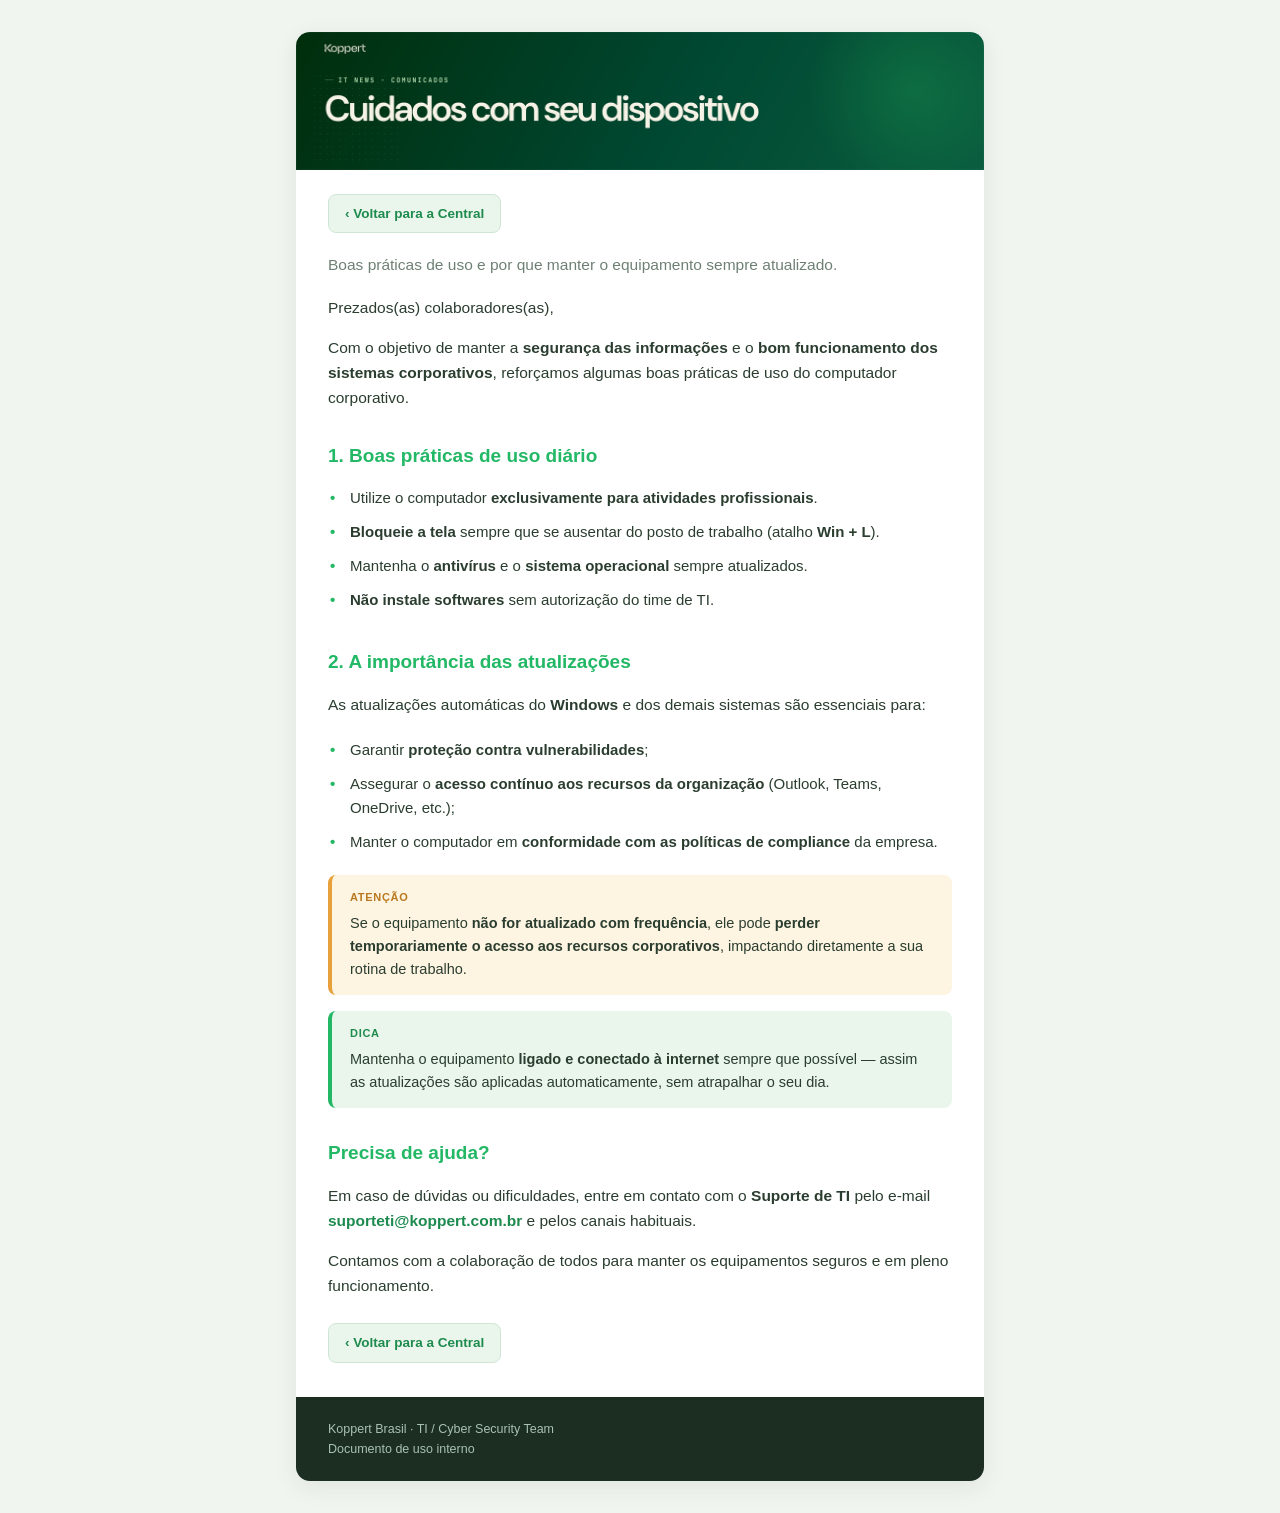
==== dispositivo/index.html @ 3598bdc7 "Comunicado TI: Cuidados com seu dispositivo (+ card na Central)" ====
<!DOCTYPE html>
<html lang="pt-BR">
<head>
<meta charset="UTF-8">
<meta name="viewport" content="width=device-width, initial-scale=1.0">
<title>Comunicado de TI — Cuidados com seu Dispositivo | Koppert Brasil</title>
<style>
  :root{
    --verde:#22B865; --verde-esc:#1d8a4e; --verde-noite:#00391c;
    --tinta:#1b2e21; --texto:#2a3d2f; --fundo:#f1f5f0; --linha:#e3ece5;
  }
  *{box-sizing:border-box;}
  body{margin:0; background:var(--fundo); font-family:'Segoe UI',Arial,sans-serif; color:var(--texto); line-height:1.6;}
  .wrap{max-width:720px; margin:0 auto; padding:32px 16px;}
  .card{background:#fff; border-radius:14px; overflow:hidden; box-shadow:0 6px 24px rgba(0,40,20,.08);}
  .banner img{display:block; width:100%; height:auto;}
  .doctitle{margin:30px 0 0; font-size:28px; font-weight:300; color:var(--tinta); line-height:1.2;}
  .docsub{margin:8px 0 0; font-size:15px; color:#6e8074;}
  .body{padding:24px 32px 8px;}
  .body p{font-size:15.5px;}
  h2{font-size:19px; color:var(--verde); margin:30px 0 10px;}
  ul{margin:8px 0; padding-left:0; list-style:none;}
  ul li{position:relative; padding:5px 0 5px 22px; font-size:15px;}
  ul li::before{content:"•"; position:absolute; left:2px; color:var(--verde); font-weight:bold;}
  a{color:var(--verde-esc); font-weight:bold; text-decoration:none;}
  a:hover{text-decoration:underline;}
  .backbtn{display:inline-block; padding:8px 16px; background:#EAF6EC; color:var(--verde-esc); border:1px solid #cfe6d6; border-radius:8px; font-size:13.5px; font-weight:bold; text-decoration:none;}
  .backbtn:hover{background:#dcefe2; text-decoration:none;}
  .callout{border-radius:8px; padding:14px 18px; margin:16px 0; font-size:14.5px;}
  .callout .lbl{font-size:11px; font-weight:bold; letter-spacing:.7px; text-transform:uppercase; margin-bottom:5px;}
  .c-verde{background:#EAF6EC; border-left:4px solid var(--verde);} .c-verde .lbl{color:var(--verde-esc);}
  .c-laranja{background:#FDF4E2; border-left:4px solid #E8A13A;} .c-laranja .lbl{color:#b9791f;}
  .footer{background:var(--tinta); padding:22px 32px; display:flex; justify-content:space-between; flex-wrap:wrap; gap:10px;}
  .footer div{font-size:12.5px; color:#a9c2b2;}
  .footer .r{text-align:right;}
  @media (max-width:560px){
    .body,.footer{padding-left:20px; padding-right:20px;}
    .doctitle{font-size:23px;}
    .footer{flex-direction:column;} .footer .r{text-align:left;}
  }
</style>
</head>
<body>
<div class="wrap">
  <div class="card">

    <div class="banner">
      <img src="header-dispositivo-email.png" alt="Cuidados com seu dispositivo — Comunicado de TI">
    </div>

    <div class="body">
      <a class="backbtn" href="../">&lsaquo; Voltar para a Central</a>
      <p class="docsub" style="margin-top:20px;">Boas práticas de uso e por que manter o equipamento sempre atualizado.</p>
      <p style="margin-top:18px;">Prezados(as) colaboradores(as),</p>
      <p>Com o objetivo de manter a <strong>segurança das informações</strong> e o <strong>bom funcionamento dos sistemas corporativos</strong>, reforçamos algumas boas práticas de uso do computador corporativo.</p>

      <h2>1. Boas práticas de uso diário</h2>
      <ul>
        <li>Utilize o computador <strong>exclusivamente para atividades profissionais</strong>.</li>
        <li><strong>Bloqueie a tela</strong> sempre que se ausentar do posto de trabalho (atalho <strong>Win + L</strong>).</li>
        <li>Mantenha o <strong>antivírus</strong> e o <strong>sistema operacional</strong> sempre atualizados.</li>
        <li><strong>Não instale softwares</strong> sem autorização do time de TI.</li>
      </ul>

      <h2>2. A importância das atualizações</h2>
      <p>As atualizações automáticas do <strong>Windows</strong> e dos demais sistemas são essenciais para:</p>
      <ul>
        <li>Garantir <strong>proteção contra vulnerabilidades</strong>;</li>
        <li>Assegurar o <strong>acesso contínuo aos recursos da organização</strong> (Outlook, Teams, OneDrive, etc.);</li>
        <li>Manter o computador em <strong>conformidade com as políticas de compliance</strong> da empresa.</li>
      </ul>

      <div class="callout c-laranja">
        <div class="lbl">Atenção</div>
        Se o equipamento <strong>não for atualizado com frequência</strong>, ele pode <strong>perder temporariamente o acesso aos recursos corporativos</strong>, impactando diretamente a sua rotina de trabalho.
      </div>

      <div class="callout c-verde">
        <div class="lbl">Dica</div>
        Mantenha o equipamento <strong>ligado e conectado à internet</strong> sempre que possível — assim as atualizações são aplicadas automaticamente, sem atrapalhar o seu dia.
      </div>

      <h2>Precisa de ajuda?</h2>
      <p>Em caso de dúvidas ou dificuldades, entre em contato com o <strong>Suporte de TI</strong> pelo e-mail <a href="mailto:suporteti@koppert.com.br">suporteti@koppert.com.br</a> e pelos canais habituais.</p>
      <p style="margin-bottom:24px;">Contamos com a colaboração de todos para manter os equipamentos seguros e em pleno funcionamento.</p>
      <p style="margin:8px 0 26px;"><a class="backbtn" href="../">&lsaquo; Voltar para a Central</a></p>
    </div>

    <div class="footer">
      <div>Koppert Brasil · TI / Cyber Security Team<br>Documento de uso interno</div>
    </div>

  </div>
</div>
</body>
</html>
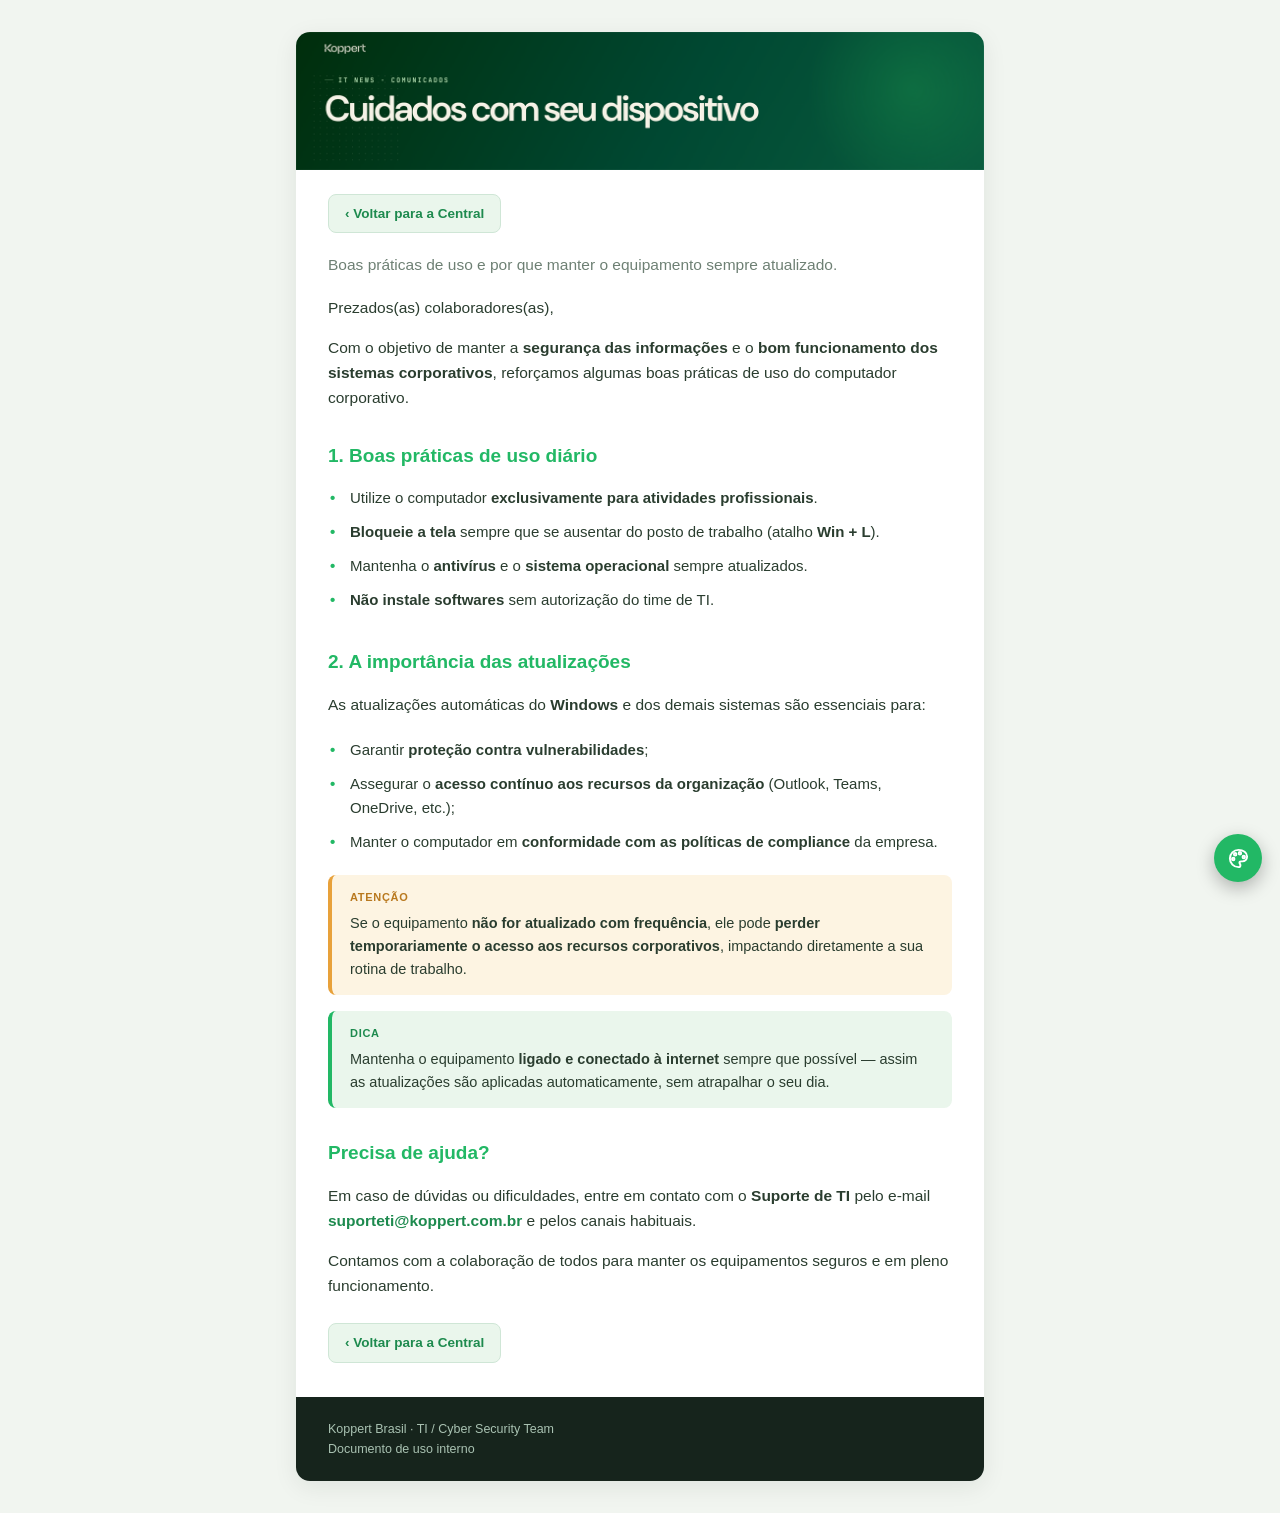
==== commit 1ff18805: "Adiciona seletor de tema (claro/escuro + 6 cores) na Central e comunicados - theme.css/theme.js comp" ====
--- a/dispositivo/index.html
+++ b/dispositivo/index.html
@@ -4,6 +4,8 @@
 <meta charset="UTF-8">
 <meta name="viewport" content="width=device-width, initial-scale=1.0">
 <title>Comunicado de TI — Cuidados com seu Dispositivo | Koppert Brasil</title>
+<script>/* aplica tema salvo antes do render (evita flash) */(function(){try{var e=document.documentElement,t=localStorage.getItem('kbr-theme'),a=localStorage.getItem('kbr-accent');if(t)e.setAttribute('data-theme',t);else if(window.matchMedia&&matchMedia('(prefers-color-scheme:dark)').matches)e.setAttribute('data-theme','dark');if(a)e.setAttribute('data-accent',a);}catch(e){}})();</script>
+<link rel="stylesheet" href="../theme.css">
 <style>
   :root{
     --verde:#22B865; --verde-esc:#1d8a4e; --verde-noite:#00391c;
@@ -12,10 +14,10 @@
   *{box-sizing:border-box;}
   body{margin:0; background:var(--fundo); font-family:'Segoe UI',Arial,sans-serif; color:var(--texto); line-height:1.6;}
   .wrap{max-width:720px; margin:0 auto; padding:32px 16px;}
-  .card{background:#fff; border-radius:14px; overflow:hidden; box-shadow:0 6px 24px rgba(0,40,20,.08);}
+  .card{background:var(--surface); border-radius:14px; overflow:hidden; box-shadow:var(--card-shadow);}
   .banner img{display:block; width:100%; height:auto;}
   .doctitle{margin:30px 0 0; font-size:28px; font-weight:300; color:var(--tinta); line-height:1.2;}
-  .docsub{margin:8px 0 0; font-size:15px; color:#6e8074;}
+  .docsub{margin:8px 0 0; font-size:15px; color:var(--text-soft);}
   .body{padding:24px 32px 8px;}
   .body p{font-size:15.5px;}
   h2{font-size:19px; color:var(--verde); margin:30px 0 10px;}
@@ -24,14 +26,14 @@
   ul li::before{content:"•"; position:absolute; left:2px; color:var(--verde); font-weight:bold;}
   a{color:var(--verde-esc); font-weight:bold; text-decoration:none;}
   a:hover{text-decoration:underline;}
-  .backbtn{display:inline-block; padding:8px 16px; background:#EAF6EC; color:var(--verde-esc); border:1px solid #cfe6d6; border-radius:8px; font-size:13.5px; font-weight:bold; text-decoration:none;}
-  .backbtn:hover{background:#dcefe2; text-decoration:none;}
+  .backbtn{display:inline-block; padding:8px 16px; background:var(--accent-soft); color:var(--verde-esc); border:1px solid var(--accent-soft-bd); border-radius:8px; font-size:13.5px; font-weight:bold; text-decoration:none;}
+  .backbtn:hover{background:var(--accent-soft-h); text-decoration:none;}
   .callout{border-radius:8px; padding:14px 18px; margin:16px 0; font-size:14.5px;}
   .callout .lbl{font-size:11px; font-weight:bold; letter-spacing:.7px; text-transform:uppercase; margin-bottom:5px;}
-  .c-verde{background:#EAF6EC; border-left:4px solid var(--verde);} .c-verde .lbl{color:var(--verde-esc);}
-  .c-laranja{background:#FDF4E2; border-left:4px solid #E8A13A;} .c-laranja .lbl{color:#b9791f;}
-  .footer{background:var(--tinta); padding:22px 32px; display:flex; justify-content:space-between; flex-wrap:wrap; gap:10px;}
-  .footer div{font-size:12.5px; color:#a9c2b2;}
+  .c-verde{background:var(--accent-soft); border-left:4px solid var(--verde);} .c-verde .lbl{color:var(--verde-esc);}
+  .c-laranja{background:var(--co-orange-bg); border-left:4px solid #E8A13A;} .c-laranja .lbl{color:#b9791f;}
+  .footer{background:var(--footer-bg); padding:22px 32px; display:flex; justify-content:space-between; flex-wrap:wrap; gap:10px;}
+  .footer div{font-size:12.5px; color:var(--footer-text);}
   .footer .r{text-align:right;}
   @media (max-width:560px){
     .body,.footer{padding-left:20px; padding-right:20px;}
@@ -92,5 +94,6 @@
 
   </div>
 </div>
+<script src="../theme.js" defer></script>
 </body>
 </html>
--- a/theme.css
+++ b/theme.css
@@ -0,0 +1,154 @@
+/* =========================================================================
+   Central de Comunicados — Sistema de Tema (claro/escuro + 6 cores)
+   Compartilhado por todas as páginas (index + comunicados).
+   - Tema:  html[data-theme="light" | "dark"]
+   - Cor :  html[data-accent="verde" | "azul" | "teal" | "roxo" | "laranja" | "vermelho"]
+   Os valores são aplicados via variáveis CSS; o controle fica no botão
+   flutuante injetado por theme.js. A escolha é salva em localStorage.
+   ========================================================================= */
+
+/* ===== Tokens base (tema claro · cor verde padrão) ===== */
+:root{
+  /* superfícies — variam com claro/escuro */
+  --fundo:#eef1ef;
+  --surface:#ffffff;
+  --surface-2:#f5f8f6;
+  --texto:#2a3d2f;
+  --text-soft:#6e8074;
+  --tinta:#1b2e21;
+  --linha:#e3ece5;
+  --footer-bg:#16241c;
+  --footer-text:#a9c2b2;
+  --card-shadow:0 6px 24px rgba(0,40,20,.08);
+  --item-glow:0 4px 16px rgba(34,184,101,.14);
+
+  /* cor de destaque (accent) — sobrescrita por [data-accent] */
+  --verde:#22B865;          /* accent vivo: ícones, títulos de seção, marcadores */
+  --verde-esc:#1d8a4e;      /* accent forte: links e textos pequenos */
+  --accent-bright:#2fd47a;  /* hover de elementos accent */
+  --accent-soft:#EAF6EC;    /* fundo suave de tags / botões / callout-marca */
+  --accent-soft-h:#dcefe2;  /* hover do fundo suave */
+  --accent-soft-bd:#cfe6d6; /* borda do fundo suave */
+
+  /* sidebar (sempre escura) — degradê varia com o accent */
+  --side-1:#00481f; --side-2:#00391c; --side-3:#002b13;
+
+  /* callouts semânticos (mantêm o significado independente do accent) */
+  --co-blue-bg:#E5F0FA; --co-orange-bg:#FDF4E2; --co-red-bg:#FBEAEA;
+}
+
+/* ===== Cores de destaque ===== */
+html[data-accent="azul"]{
+  --verde:#2F86D6; --verde-esc:#1f6fb5; --accent-bright:#4f9fe6;
+  --accent-soft:#E8F1FB; --accent-soft-h:#d7e8f8; --accent-soft-bd:#c5dcf0;
+  --side-1:#073a63; --side-2:#06304f; --side-3:#04233b;
+  --item-glow:0 4px 16px rgba(47,134,214,.16);
+}
+html[data-accent="teal"]{
+  --verde:#16B3A6; --verde-esc:#0e8c82; --accent-bright:#2ad0c2;
+  --accent-soft:#E3F6F4; --accent-soft-h:#cdeeea; --accent-soft-bd:#bfe6e1;
+  --side-1:#064b45; --side-2:#053b37; --side-3:#042c29;
+  --item-glow:0 4px 16px rgba(22,179,166,.16);
+}
+html[data-accent="roxo"]{
+  --verde:#8257E5; --verde-esc:#6b46c9; --accent-bright:#9d78f0;
+  --accent-soft:#EFEAFB; --accent-soft-h:#e1d8f6; --accent-soft-bd:#d6c9f2;
+  --side-1:#34215e; --side-2:#2a1a4e; --side-3:#1f133b;
+  --item-glow:0 4px 16px rgba(130,87,229,.18);
+}
+html[data-accent="laranja"]{
+  --verde:#F08A24; --verde-esc:#c96f12; --accent-bright:#ff9f3f;
+  --accent-soft:#FDF1E2; --accent-soft-h:#fae3c8; --accent-soft-bd:#f5d6b0;
+  --side-1:#5e3408; --side-2:#4d2a05; --side-3:#3a2004;
+  --item-glow:0 4px 16px rgba(240,138,36,.18);
+}
+html[data-accent="vermelho"]{
+  --verde:#E24D4D; --verde-esc:#c43b3b; --accent-bright:#f06a6a;
+  --accent-soft:#FCEAEA; --accent-soft-h:#f8d8d8; --accent-soft-bd:#f2c6c6;
+  --side-1:#5e1717; --side-2:#4d1212; --side-3:#3a0d0d;
+  --item-glow:0 4px 16px rgba(226,77,77,.18);
+}
+
+/* ===== Tema escuro ===== */
+/* (declarado depois dos accents: --verde-esc passa a usar o accent vivo,
+    que tem melhor contraste sobre superfícies escuras) */
+html[data-theme="dark"]{
+  --fundo:#0e1311;
+  --surface:#161d19;
+  --surface-2:#1d2723;
+  --texto:#cdd8d0;
+  --text-soft:#8ea096;
+  --tinta:#e9f1ec;
+  --linha:#26312b;
+  --footer-bg:#0b100e;
+  --footer-text:#7f9587;
+  --card-shadow:0 6px 24px rgba(0,0,0,.45);
+  --item-glow:0 6px 20px rgba(0,0,0,.5);
+
+  --verde-esc:var(--verde);        /* links/realces mais claros no escuro */
+  --accent-soft:rgba(255,255,255,.06);
+  --accent-soft-h:rgba(255,255,255,.12);
+  --accent-soft-bd:rgba(255,255,255,.16);
+
+  --co-blue-bg:rgba(59,138,207,.16);
+  --co-orange-bg:rgba(232,161,58,.16);
+  --co-red-bg:rgba(227,93,93,.18);
+}
+
+/* ===== Transição suave ao trocar de tema ===== */
+body,.card,.item,.footer,.callout,.backbtn,.sidebar,.cal-panel a,.nav a,.tag{
+  transition:background-color .25s ease, color .25s ease, border-color .25s ease, box-shadow .25s ease;
+}
+@media (prefers-reduced-motion:reduce){
+  body,.card,.item,.footer,.callout,.backbtn,.sidebar,.cal-panel a,.nav a,.tag{transition:none;}
+}
+
+/* =========================================================================
+   Botão flutuante + popover (injetados por theme.js)
+   ========================================================================= */
+.kbr-theme{position:fixed; right:18px; bottom:18px; z-index:80; font-family:'Segoe UI',Arial,sans-serif;}
+
+.kbr-fab{
+  width:48px; height:48px; border-radius:50%; border:none; cursor:pointer;
+  background:var(--verde); color:#fff; display:flex; align-items:center; justify-content:center;
+  box-shadow:0 6px 18px rgba(0,0,0,.28); transition:transform .15s ease, background-color .25s ease;
+}
+.kbr-fab:hover{transform:translateY(-2px) scale(1.04);}
+.kbr-fab svg{width:23px; height:23px; stroke:#fff; stroke-width:2; fill:none; stroke-linecap:round; stroke-linejoin:round;}
+
+.kbr-pop{
+  position:absolute; right:0; bottom:60px; width:220px;
+  background:var(--surface); color:var(--texto); border:1px solid var(--linha);
+  border-radius:14px; padding:16px; box-shadow:0 12px 34px rgba(0,0,0,.30);
+  transform-origin:bottom right; transition:opacity .16s ease, transform .16s ease;
+}
+.kbr-pop[hidden]{display:none;}
+.kbr-pop.closing{opacity:0; transform:scale(.94); pointer-events:none;}
+
+.kbr-label{font-size:10.5px; font-weight:bold; letter-spacing:1px; text-transform:uppercase;
+  color:var(--text-soft); margin:0 0 8px;}
+
+.kbr-modes{display:flex; gap:8px; margin-bottom:16px;}
+.kbr-mode{
+  flex:1; display:flex; align-items:center; justify-content:center; gap:6px;
+  padding:9px 6px; border:1px solid var(--linha); border-radius:9px; cursor:pointer;
+  background:transparent; color:var(--texto); font-size:13px; font-weight:600;
+  transition:border-color .15s, background-color .15s;
+}
+.kbr-mode:hover{border-color:var(--verde);}
+.kbr-mode.active{border-color:var(--verde); background:var(--accent-soft); color:var(--verde-esc);}
+.kbr-mode svg{width:16px; height:16px; stroke:currentColor; stroke-width:2; fill:none; stroke-linecap:round; stroke-linejoin:round;}
+
+.kbr-swatches{display:grid; grid-template-columns:repeat(6,1fr); gap:8px;}
+.kbr-sw{
+  width:100%; aspect-ratio:1/1; border-radius:50%; cursor:pointer; padding:0;
+  background:var(--sw); border:2px solid transparent; outline:2px solid transparent;
+  transition:transform .12s ease, outline-color .12s ease;
+}
+.kbr-sw:hover{transform:scale(1.12);}
+.kbr-sw.active{outline-color:var(--sw); border-color:var(--surface);}
+
+@media (max-width:560px){
+  .kbr-theme{right:14px; bottom:14px;}
+  .kbr-fab{width:44px; height:44px;}
+}
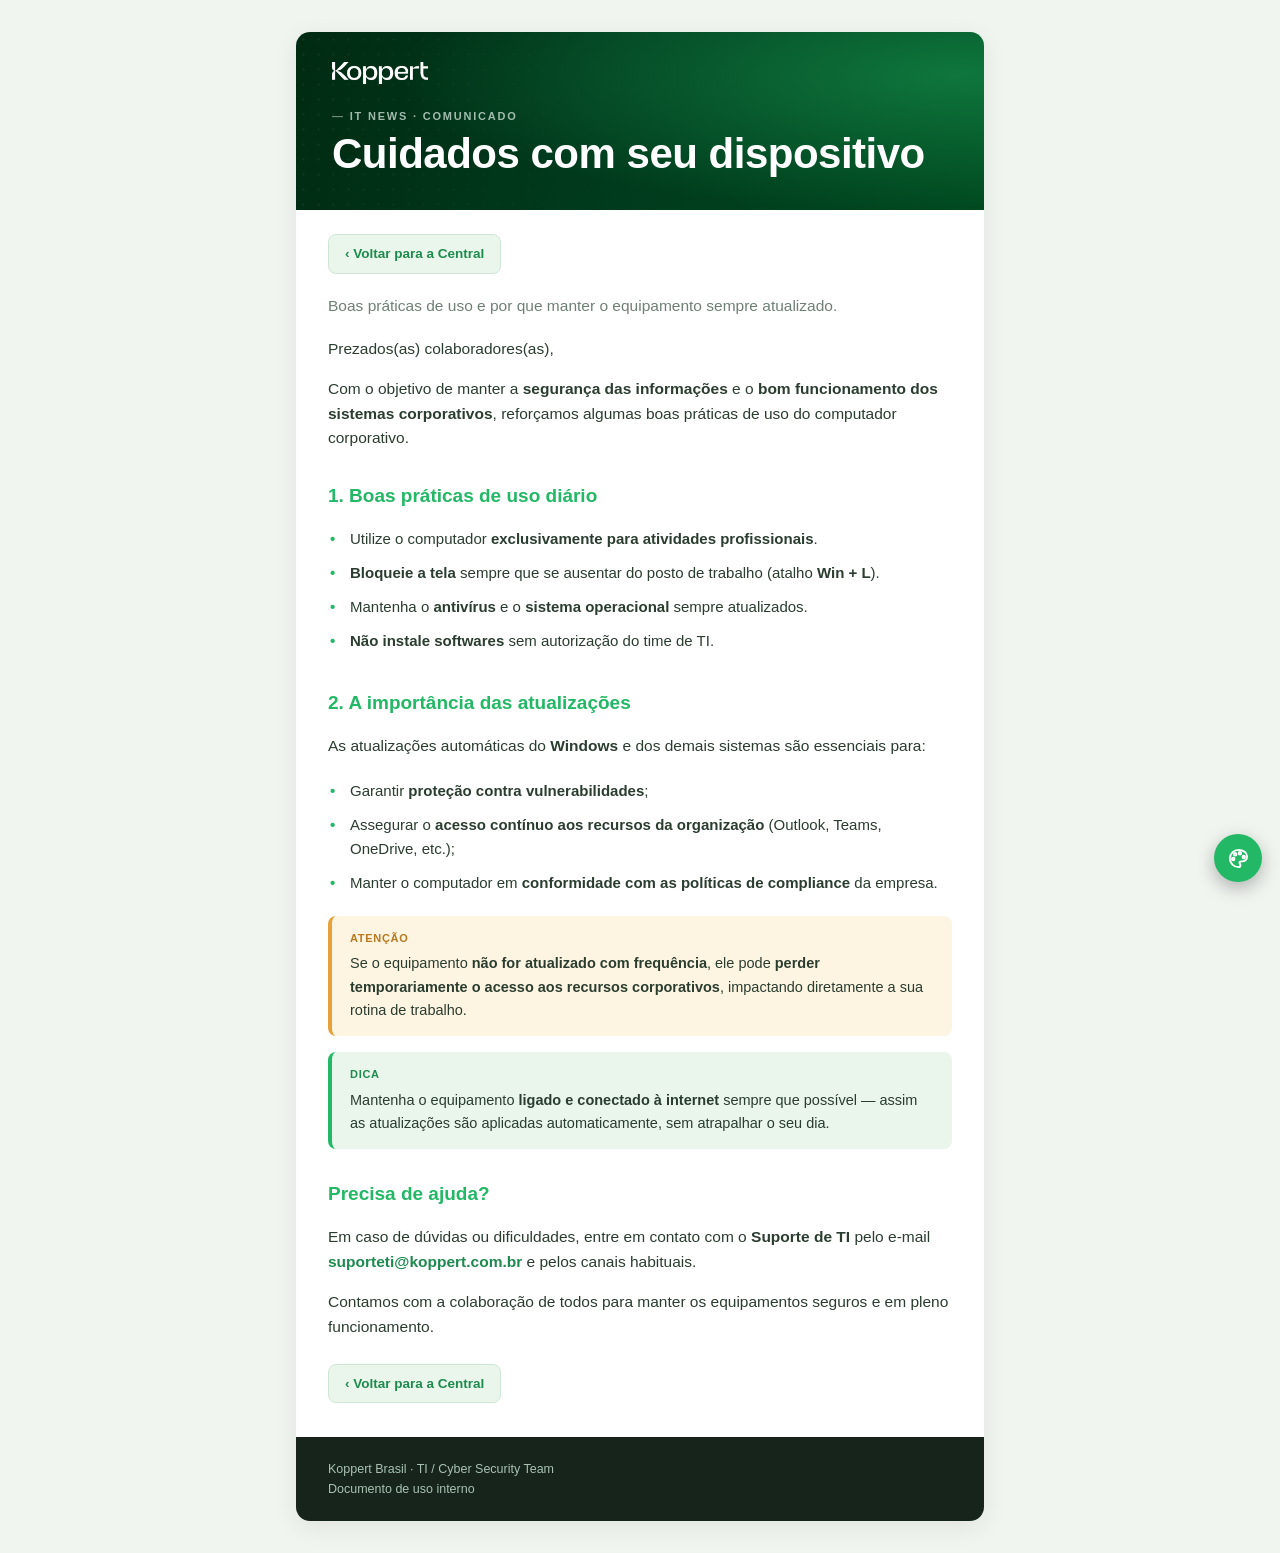
==== commit 32b594e9: "Converte os headers dos comunicados para HTML/CSS (acompanham tema e cor) - masthead movido para the" ====
--- a/dispositivo/index.html
+++ b/dispositivo/index.html
@@ -47,7 +47,11 @@
   <div class="card">
 
     <div class="banner">
-      <img src="header-dispositivo-email.png" alt="Cuidados com seu dispositivo — Comunicado de TI">
+      <div class="masthead">
+        <img class="mh-logo" src="../logo-koppert-white.png" alt="Koppert">
+        <div class="mh-kicker">IT News · Comunicado</div>
+        <h1 class="mh-title">Cuidados com seu dispositivo</h1>
+      </div>
     </div>
 
     <div class="body">
--- a/theme.css
+++ b/theme.css
@@ -104,6 +104,47 @@
 }
 
 /* =========================================================================
+   Header (masthead) em HTML — compartilhado pela Central e pelos comunicados.
+   Acompanha tema e cor de destaque (mesmo degradê da sidebar).
+   ========================================================================= */
+.banner{position:relative; overflow:hidden;}
+.masthead{
+  position:relative; overflow:hidden; padding:30px 36px 34px; min-height:172px;
+  background:linear-gradient(105deg, var(--side-3) 0%, var(--side-2) 42%, var(--side-1) 100%);
+}
+.masthead.has-icon{padding-right:150px;}
+.masthead::before{ /* textura de pontos, esmaece para a direita */
+  content:""; position:absolute; inset:0; z-index:0; pointer-events:none; opacity:.7;
+  background-image:radial-gradient(rgba(255,255,255,.07) 1px, transparent 1.4px);
+  background-size:15px 15px;
+  -webkit-mask-image:linear-gradient(90deg,#000 0%,transparent 50%);
+          mask-image:linear-gradient(90deg,#000 0%,transparent 50%);
+}
+.masthead::after{ /* brilho na cor de destaque, à direita */
+  content:""; position:absolute; inset:0; z-index:0; pointer-events:none;
+  background:radial-gradient(135% 130% at 96% 24%, color-mix(in srgb, var(--verde) 42%, transparent), transparent 60%);
+}
+.masthead > *{position:relative; z-index:1;}
+.masthead .mh-logo{display:block; width:96px; height:auto;}
+.mh-kicker{margin:24px 0 0; font-size:11px; font-weight:bold; letter-spacing:1.8px;
+  text-transform:uppercase; color:rgba(223,240,228,.72);}
+.mh-kicker::before{content:"—  "; color:rgba(223,240,228,.5);}
+.mh-title{margin:7px 0 0; font-size:clamp(27px,4.6vw,42px); font-weight:700;
+  line-height:1.04; letter-spacing:-.5px; color:#fff;}
+.mh-icon{position:absolute; top:50%; right:36px; transform:translateY(-50%); z-index:1;
+  width:92px; height:92px; border-radius:50%; background:var(--verde);
+  display:flex; align-items:center; justify-content:center; box-shadow:0 6px 18px rgba(0,0,0,.22);}
+.mh-icon svg{width:46px; height:46px; stroke:#0e2417; stroke-width:1.8; fill:none;
+  stroke-linecap:round; stroke-linejoin:round;}
+@media (max-width:560px){
+  .masthead{padding:22px 20px 26px; min-height:138px;}
+  .masthead.has-icon{padding-right:92px;}
+  .masthead .mh-logo{width:84px;}
+  .mh-icon{width:60px; height:60px; right:18px;}
+  .mh-icon svg{width:31px; height:31px;}
+}
+
+/* =========================================================================
    Botão flutuante + popover (injetados por theme.js)
    ========================================================================= */
 .kbr-theme{position:fixed; right:18px; bottom:18px; z-index:80; font-family:'Segoe UI',Arial,sans-serif;}
